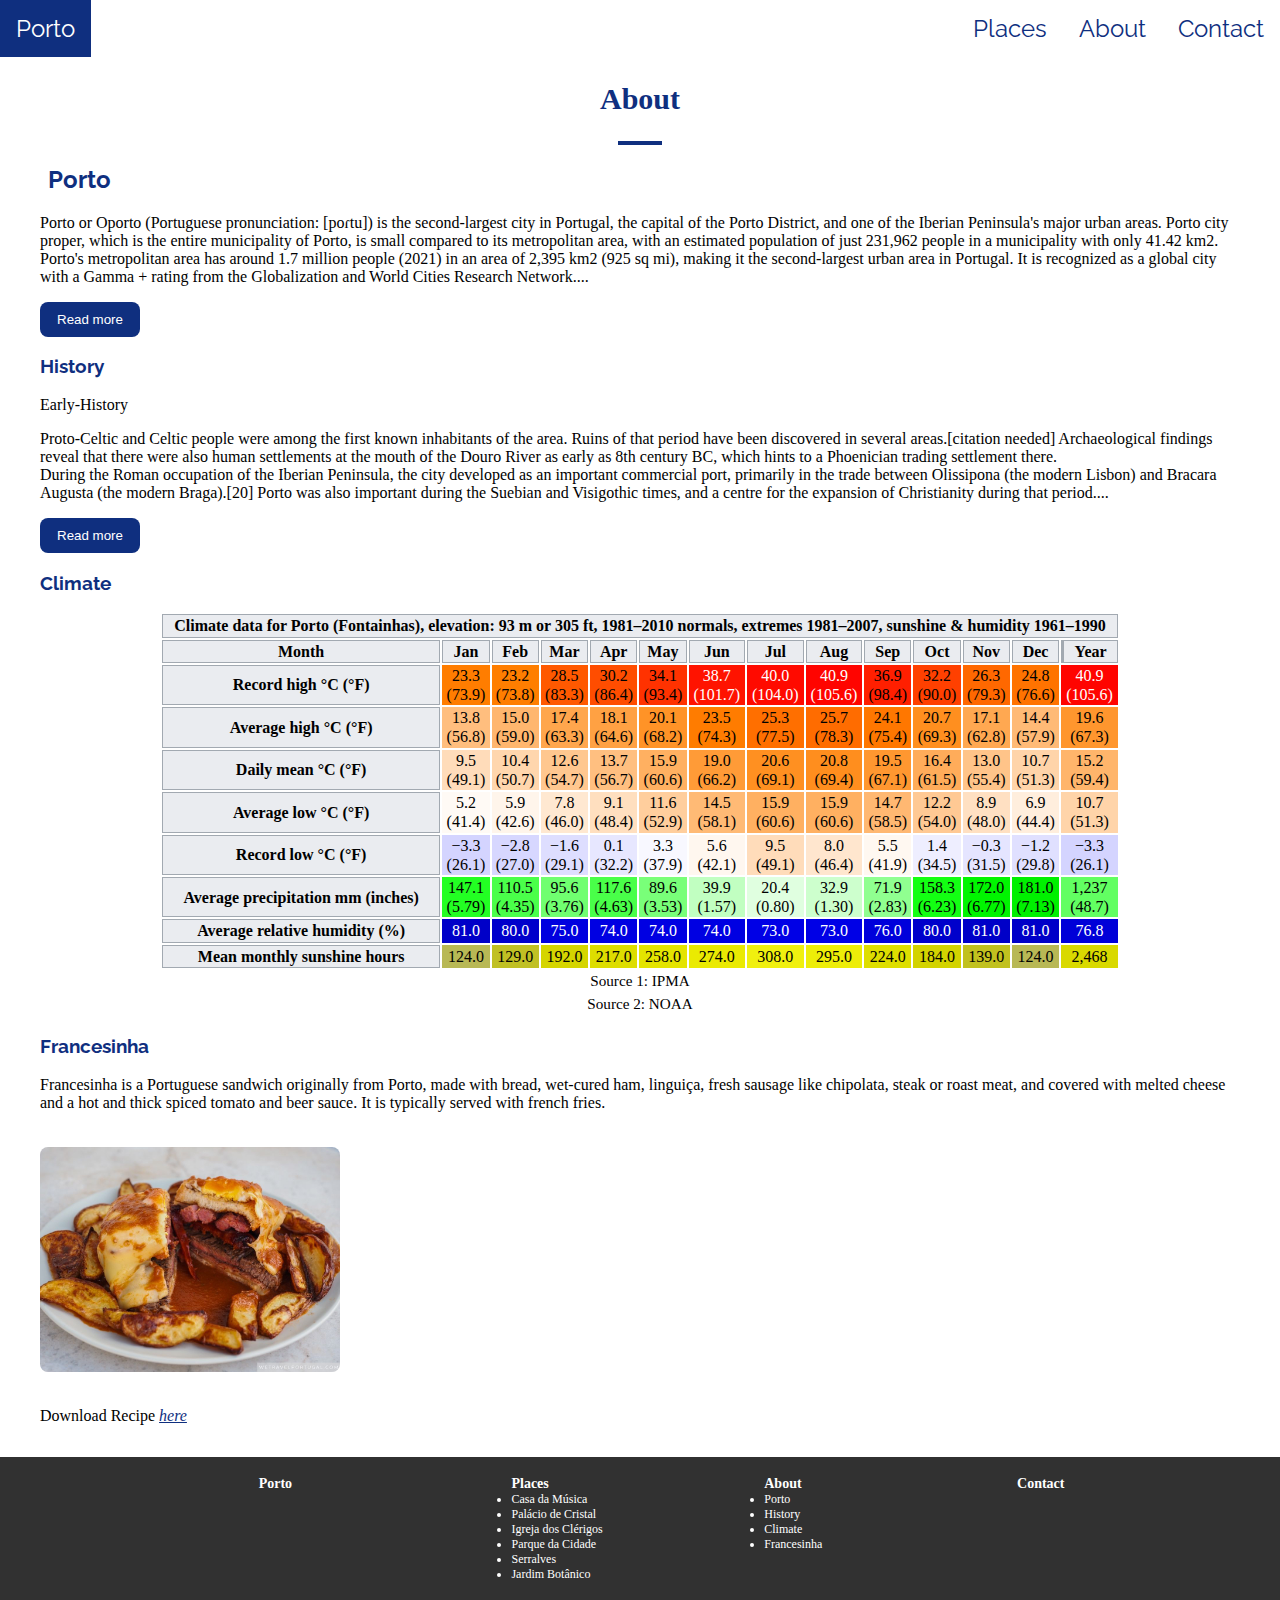
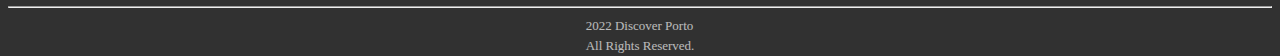
==== src/about.html @ fb567cb5 "first commit" ====
<!DOCTYPE html>
<html lang="en">
  <head>
    <meta charset="UTF-8" />
    <meta http-equiv="X-UA-Compatible" content="IE=edge" />
    <meta name="viewport" content="width=device-width, initial-scale=1.0" />
    <link
      href="https://fonts.googleapis.com/css2?family=Raleway:wght@800&display=swap"
      rel="stylesheet"
    />
    <link
      rel="stylesheet"
      href="https://cdnjs.cloudflare.com/ajax/libs/font-awesome/4.7.0/css/font-awesome.min.css"
    />
    <link
      rel="stylesheet"
      href="https://cdnjs.cloudflare.com/ajax/libs/font-awesome/4.7.0/css/font-awesome.min.css"
    />
    <link rel="stylesheet" href="./css/header.css" />
    <link rel="stylesheet" href="./css/footer.css" />
    <link rel="stylesheet" href="./css/about.css" />
    <title>About Page</title>
    <script src="./js/header.js"></script>
    <script src="./js/about.js"></script>
  </head>
  <body>
    <header>
      <nav class="topnav" id="myTopnav">
        <a href="../index.html" class="active">Porto</a>
        <a href="contact.html">Contact</a>
        <a href="about.html">About</a>
        <a href="places.html">Places</a>
        <a href="javascript:void(0);" class="icon" onclick="myFunction3()">
          <i class="fa fa-bars"></i>
        </a>
      </nav>
    </header>
    <main>
      <div class="mainTitle">
        <h2 id="aboutTitle">About</h2>
      </div>
      <div class="mainTitleLine">
        <hr class="about-line" />
      </div>
      <div>
        <blockquote cite="https://pt.wikipedia.org/wiki/Mousse">
          <h2 id="porto">Porto</h2>

          <p>
            Porto or Oporto (Portuguese pronunciation: [poɾtu]) is the
            second-largest city in Portugal, the capital of the Porto District,
            and one of the Iberian Peninsula's major urban areas. Porto city
            proper, which is the entire municipality of Porto, is small compared
            to its metropolitan area, with an estimated population of just
            231,962 people in a municipality with only 41.42 km2. Porto's
            metropolitan area has around 1.7 million people (2021) in an area of
            2,395 km2 (925 sq mi), making it the second-largest urban area in
            Portugal. It is recognized as a global city with a Gamma + rating
            from the Globalization and World Cities Research Network.<span
              id="dots"
              >...</span
            ><span id="more">
              <br />Located along the Douro River estuary in northern Portugal,
              Porto is one of the oldest European centres, and its core was
              proclaimed a World Heritage Site by UNESCO in 1996, as "Historic
              Centre of Porto, Luiz I Bridge and Monastery of Serra do Pilar".
              The historic area is also a National Monument of Portugal. The
              western part of its urban area extends to the coastline of the
              Atlantic Ocean. Its settlement dates back many centuries, when it
              was an outpost of the Roman Empire. Its combined Celtic-Latin
              name, Portus Cale, has been referred to as the origin of the name
              Portugal, based on transliteration and oral evolution from Latin.
              In Portuguese, the name of the city includes a definite article: o
              Porto ("the port" or "the harbor"), which is where its English
              name "Oporto" comes from.<br />Port wine, one of Portugal's most
              famous exports, is named after Porto, since the metropolitan area,
              and in particular the cellars of Vila Nova de Gaia, were
              responsible for the packaging, transport, and export of fortified
              wine. In 2014 and 2017, Porto was elected The Best European
              Destination by the Best European Destinations Agency. Porto is on
              the Portuguese Way path of the Camino de Santiago.</span
            >
          </p>
          <button onclick="myFunction()" id="myBtn">Read more</button>
          <h3 id="hist">History</h3>
          <p>Early-History</p>

          <p>
            Proto-Celtic and Celtic people were among the first known
            inhabitants of the area. Ruins of that period have been discovered
            in several areas.[citation needed] Archaeological findings reveal
            that there were also human settlements at the mouth of the Douro
            River as early as 8th century BC, which hints to a Phoenician
            trading settlement there.<br />During the Roman occupation of the
            Iberian Peninsula, the city developed as an important commercial
            port, primarily in the trade between Olissipona (the modern Lisbon)
            and Bracara Augusta (the modern Braga).[20] Porto was also important
            during the Suebian and Visigothic times, and a centre for the
            expansion of Christianity during that period.<span id="dots2"
              >...</span
            ><span id="more2"
              ><br />Porto fell under the control of the Moors during the
              invasion of the Iberian Peninsula in 711.[22] In 868, Vímara
              Peres, an Asturian count from Gallaecia, and a vassal of the King
              of Asturias, Léon and Galicia, Alfonso III, was sent to reconquer
              and secure the lands back into Christian hands. This included the
              area from the Minho to the Douro River: the settlement of Portus
              Cale and the area that is known as Vila Nova de Gaia. Portus Cale,
              later referred to as Portucale, was the origin for the modern name
              of Portugal.[23] In 868, Count Vímara Peres established the County
              of Portugal, or (Portuguese: Condado de Portucale), usually known
              as Condado Portucalense after reconquering the region north of
              Douro.<br />In 1387, Porto was the site of the marriage of John I
              of Portugal and Philippa of Lancaster, daughter of John of Gaunt;
              this symbolized a long-standing military alliance between Portugal
              and England.[24] The Portuguese-English alliance (see the Treaty
              of Windsor) is the world's oldest recorded military alliance.<br />In
              the 14th and 15th centuries, Porto's shipyards contributed to the
              development of Portuguese shipbuilding. Also from the port of
              Porto, in 1415, Prince Henry the Navigator (son of John I of
              Portugal) embarked on the conquest of the Moorish port of Ceuta,
              in northern Morocco.[27][28] This expedition by the king and his
              fleet, which included Prince Henry, was followed by navigation and
              exploration along the western coast of Africa, initiating the
              Portuguese Age of Discovery. The nickname given to the people of
              Porto began in those days; Portuenses are to this day,
              colloquially, referred to as tripeiros (tripe peoples), referring
              to this period of history, when higher-quality cuts of meat were
              shipped from Porto with their sailors, while off-cuts and
              by-products, such as tripe, were left behind for the citizens of
              Porto; tripe remains a culturally important dish in modern-day
              Porto.</span
            >
          </p>
          <button onclick="myFunction2()" id="myBtn2">Read more</button>
          <h3 id="cliTitle">Climate</h3>
          <table
            class="wikitable mw-collapsible mw-made-collapsible"
            style="
              width: 80%;
              text-align: center;
              line-height: 1.2em;
              margin: auto;
            "
          >
            <tbody>
              <tr>
                <th colspan="14">
                  <span
                    class="mw-collapsible-toggle mw-collapsible-toggle-default"
                    role="button"
                    tabindex="0"
                    aria-expanded="true"
                  ></span
                  >Climate data for Porto (Fontainhas), elevation: 93&nbsp;m or
                  305&nbsp;ft, 1981–2010 normals, extremes 1981–2007, sunshine
                  &amp; humidity 1961–1990
                </th>
              </tr>
              <tr>
                <th scope="row">Month</th>
                <th scope="col">Jan</th>
                <th scope="col">Feb</th>
                <th scope="col">Mar</th>
                <th scope="col">Apr</th>
                <th scope="col">May</th>
                <th scope="col">Jun</th>
                <th scope="col">Jul</th>
                <th scope="col">Aug</th>
                <th scope="col">Sep</th>
                <th scope="col">Oct</th>
                <th scope="col">Nov</th>
                <th scope="col">Dec</th>
                <th scope="col" style="border-left-width: medium">Year</th>
              </tr>
              <tr style="text-align: center">
                <th scope="row" style="height: 16px">Record high °C (°F)</th>
                <td style="background: #ff7d00; color: #000000">
                  23.3<br />(73.9)
                </td>
                <td style="background: #ff7e00; color: #000000">
                  23.2<br />(73.8)
                </td>
                <td style="background: #ff5900; color: #000000">
                  28.5<br />(83.3)
                </td>
                <td style="background: #ff4d00; color: #000000">
                  30.2<br />(86.4)
                </td>
                <td style="background: #ff3200; color: #000000">
                  34.1<br />(93.4)
                </td>
                <td style="background: #ff1300; color: #ffffff">
                  38.7<br />(101.7)
                </td>
                <td style="background: #ff0a00; color: #ffffff">
                  40.0<br />(104.0)
                </td>
                <td style="background: #ff0400; color: #ffffff">
                  40.9<br />(105.6)
                </td>
                <td style="background: #ff1f00; color: #000000">
                  36.9<br />(98.4)
                </td>
                <td style="background: #ff4000; color: #000000">
                  32.2<br />(90.0)
                </td>
                <td style="background: #ff6800; color: #000000">
                  26.3<br />(79.3)
                </td>
                <td style="background: #ff7300; color: #000000">
                  24.8<br />(76.6)
                </td>
                <td
                  style="
                    background: #ff0400;
                    color: #ffffff;
                    border-left-width: medium;
                  "
                >
                  40.9<br />(105.6)
                </td>
              </tr>
              <tr style="text-align: center">
                <th scope="row" style="height: 16px">Average high °C (°F)</th>
                <td style="background: #ffbe7e; color: #000000">
                  13.8<br />(56.8)
                </td>
                <td style="background: #ffb66e; color: #000000">
                  15.0<br />(59.0)
                </td>
                <td style="background: #ffa64d; color: #000000">
                  17.4<br />(63.3)
                </td>
                <td style="background: #ffa143; color: #000000">
                  18.1<br />(64.6)
                </td>
                <td style="background: #ff9327; color: #000000">
                  20.1<br />(68.2)
                </td>
                <td style="background: #ff7c00; color: #000000">
                  23.5<br />(74.3)
                </td>
                <td style="background: #ff6f00; color: #000000">
                  25.3<br />(77.5)
                </td>
                <td style="background: #ff6c00; color: #000000">
                  25.7<br />(78.3)
                </td>
                <td style="background: #ff7700; color: #000000">
                  24.1<br />(75.4)
                </td>
                <td style="background: #ff8f1f; color: #000000">
                  20.7<br />(69.3)
                </td>
                <td style="background: #ffa851; color: #000000">
                  17.1<br />(62.8)
                </td>
                <td style="background: #ffba76; color: #000000">
                  14.4<br />(57.9)
                </td>
                <td
                  style="
                    background: #ff962e;
                    color: #000000;
                    border-left-width: medium;
                  "
                >
                  19.6<br />(67.3)
                </td>
              </tr>
              <tr style="text-align: center">
                <th scope="row" style="height: 16px">Daily mean °C (°F)</th>
                <td style="background: #ffdcba; color: #000000">
                  9.5<br />(49.1)
                </td>
                <td style="background: #ffd6ad; color: #000000">
                  10.4<br />(50.7)
                </td>
                <td style="background: #ffc78f; color: #000000">
                  12.6<br />(54.7)
                </td>
                <td style="background: #ffbf80; color: #000000">
                  13.7<br />(56.7)
                </td>
                <td style="background: #ffb061; color: #000000">
                  15.9<br />(60.6)
                </td>
                <td style="background: #ff9b37; color: #000000">
                  19.0<br />(66.2)
                </td>
                <td style="background: #ff9021; color: #000000">
                  20.6<br />(69.1)
                </td>
                <td style="background: #ff8e1e; color: #000000">
                  20.8<br />(69.4)
                </td>
                <td style="background: #ff9730; color: #000000">
                  19.5<br />(67.1)
                </td>
                <td style="background: #ffac5a; color: #000000">
                  16.4<br />(61.5)
                </td>
                <td style="background: #ffc489; color: #000000">
                  13.0<br />(55.4)
                </td>
                <td style="background: #ffd4a9; color: #000000">
                  10.7<br />(51.3)
                </td>
                <td
                  style="
                    background: #ffb56b;
                    color: #000000;
                    border-left-width: medium;
                  "
                >
                  15.2<br />(59.4)
                </td>
              </tr>
              <tr style="text-align: center">
                <th scope="row" style="height: 16px">Average low °C (°F)</th>
                <td style="background: #fffaf5; color: #000000">
                  5.2<br />(41.4)
                </td>
                <td style="background: #fff5eb; color: #000000">
                  5.9<br />(42.6)
                </td>
                <td style="background: #ffe8d1; color: #000000">
                  7.8<br />(46.0)
                </td>
                <td style="background: #ffdfbf; color: #000000">
                  9.1<br />(48.4)
                </td>
                <td style="background: #ffce9d; color: #000000">
                  11.6<br />(52.9)
                </td>
                <td style="background: #ffba75; color: #000000">
                  14.5<br />(58.1)
                </td>
                <td style="background: #ffb061; color: #000000">
                  15.9<br />(60.6)
                </td>
                <td style="background: #ffb061; color: #000000">
                  15.9<br />(60.6)
                </td>
                <td style="background: #ffb872; color: #000000">
                  14.7<br />(58.5)
                </td>
                <td style="background: #ffc994; color: #000000">
                  12.2<br />(54.0)
                </td>
                <td style="background: #ffe0c2; color: #000000">
                  8.9<br />(48.0)
                </td>
                <td style="background: #ffeedd; color: #000000">
                  6.9<br />(44.4)
                </td>
                <td
                  style="
                    background: #ffd4a9;
                    color: #000000;
                    border-left-width: medium;
                  "
                >
                  10.7<br />(51.3)
                </td>
              </tr>
              <tr style="text-align: center">
                <th scope="row" style="height: 16px">Record low °C (°F)</th>
                <td style="background: #d4d4ff; color: #000000">
                  −3.3<br />(26.1)
                </td>
                <td style="background: #d7d7ff; color: #000000">
                  −2.8<br />(27.0)
                </td>
                <td style="background: #dedeff; color: #000000">
                  −1.6<br />(29.1)
                </td>
                <td style="background: #e7e7ff; color: #000000">
                  0.1<br />(32.2)
                </td>
                <td style="background: #f8f8ff; color: #000000">
                  3.3<br />(37.9)
                </td>
                <td style="background: #fff7ef; color: #000000">
                  5.6<br />(42.1)
                </td>
                <td style="background: #ffdcba; color: #000000">
                  9.5<br />(49.1)
                </td>
                <td style="background: #ffe6ce; color: #000000">
                  8.0<br />(46.4)
                </td>
                <td style="background: #fff8f1; color: #000000">
                  5.5<br />(41.9)
                </td>
                <td style="background: #eeeeff; color: #000000">
                  1.4<br />(34.5)
                </td>
                <td style="background: #e5e5ff; color: #000000">
                  −0.3<br />(31.5)
                </td>
                <td style="background: #e0e0ff; color: #000000">
                  −1.2<br />(29.8)
                </td>
                <td
                  style="
                    background: #d4d4ff;
                    color: #000000;
                    border-left-width: medium;
                  "
                >
                  −3.3<br />(26.1)
                </td>
              </tr>
              <tr style="text-align: center">
                <th scope="row" style="height: 16px">
                  Average
                  <a href="/wiki/Precipitation" title="Precipitation"
                    >precipitation</a
                  >
                  mm (inches)
                </th>
                <td style="background: #23ff23; color: #000000">
                  147.1<br />(5.79)
                </td>
                <td style="background: #4aff4a; color: #000000">
                  110.5<br />(4.35)
                </td>
                <td style="background: #70ff70; color: #000000">
                  95.6<br />(3.76)
                </td>
                <td style="background: #49ff49; color: #000000">
                  117.6<br />(4.63)
                </td>
                <td style="background: #79ff79; color: #000000">
                  89.6<br />(3.53)
                </td>
                <td style="background: #c1ffc1; color: #000000">
                  39.9<br />(1.57)
                </td>
                <td style="background: #e0ffe0; color: #000000">
                  20.4<br />(0.80)
                </td>
                <td style="background: #cdffcd; color: #000000">
                  32.9<br />(1.30)
                </td>
                <td style="background: #90ff90; color: #000000">
                  71.9<br />(2.83)
                </td>
                <td style="background: #13ff13; color: #000000">
                  158.3<br />(6.23)
                </td>
                <td style="background: #00f500; color: #000000">
                  172.0<br />(6.77)
                </td>
                <td style="background: #00f000; color: #000000">
                  181.0<br />(7.13)
                </td>
                <td
                  style="
                    background: #62ff62;
                    color: #000000;
                    border-left-width: medium;
                  "
                >
                  1,237<br />(48.7)
                </td>
              </tr>
              <tr style="text-align: center">
                <th scope="row" style="height: 16px">
                  Average
                  <a
                    href="/wiki/Relative_humidity"
                    class="mw-redirect"
                    title="Relative humidity"
                    >relative humidity</a
                  >
                  (%)
                </th>
                <td style="background: #0000c8; color: #ffffff">81.0</td>
                <td style="background: #0000cb; color: #ffffff">80.0</td>
                <td style="background: #0000df; color: #ffffff">75.0</td>
                <td style="background: #0000e2; color: #ffffff">74.0</td>
                <td style="background: #0000e2; color: #ffffff">74.0</td>
                <td style="background: #0000e2; color: #ffffff">74.0</td>
                <td style="background: #0000e6; color: #ffffff">73.0</td>
                <td style="background: #0000e6; color: #ffffff">73.0</td>
                <td style="background: #0000db; color: #ffffff">76.0</td>
                <td style="background: #0000cb; color: #ffffff">80.0</td>
                <td style="background: #0000c8; color: #ffffff">81.0</td>
                <td style="background: #0000c8; color: #ffffff">81.0</td>
                <td
                  style="
                    background: #0000d8;
                    color: #ffffff;
                    border-left-width: medium;
                  "
                >
                  76.8
                </td>
              </tr>
              <tr style="text-align: center">
                <th scope="row" style="height: 16px">
                  Mean monthly
                  <a href="/wiki/Sunshine_duration" title="Sunshine duration"
                    >sunshine hours</a
                  >
                </th>
                <td style="background: #b8b855; color: #000000">124.0</td>
                <td style="background: #c0c024; color: #000000">129.0</td>
                <td style="background: #d5d500; color: #000000">192.0</td>
                <td style="background: #dddd00; color: #000000">217.0</td>
                <td style="background: #e4e400; color: #000000">258.0</td>
                <td style="background: #eaea02; color: #000000">274.0</td>
                <td style="background: #f0f00f; color: #000000">308.0</td>
                <td style="background: #eded08; color: #000000">295.0</td>
                <td style="background: #dede00; color: #000000">224.0</td>
                <td style="background: #d3d300; color: #000000">184.0</td>
                <td style="background: #c1c11f; color: #000000">139.0</td>
                <td style="background: #b8b855; color: #000000">124.0</td>
                <td
                  style="
                    background: #d9d900;
                    color: #000000;
                    border-left-width: medium;
                  "
                >
                  2,468
                </td>
              </tr>
              <tr>
                <td colspan="14" style="text-align: center; font-size: 95%">
                  Source 1:
                  <a
                    href="/wiki/Instituto_Portugu%C3%AAs_do_Mar_e_da_Atmosfera"
                    title="Instituto Português do Mar e da Atmosfera"
                    >IPMA</a
                  >
                </td>
              </tr>
              <tr>
                <td colspan="14" style="text-align: center; font-size: 95%">
                  Source 2:
                  <a
                    href="/wiki/National_Oceanic_and_Atmospheric_Administration"
                    title="National Oceanic and Atmospheric Administration"
                    >NOAA</a
                  >
                </td>
              </tr>
            </tbody>
          </table>
          <h3 id="fran">Francesinha</h3>
          <p>
            Francesinha is a Portuguese sandwich originally from Porto, made
            with bread, wet-cured ham, linguiça, fresh sausage like chipolata,
            steak or roast meat, and covered with melted cheese and a hot and
            thick spiced tomato and beer sauce. It is typically served with
            french fries.
          </p>
          <figure>
            <img id="francImg" src="./images/fran.jpg" alt="" />
          </figure>
          <p id="pXml">
            Download Recipe
            <a id="downXml" href="./xml/recipe.xml" download target="_blank">
              <em>here</em>
            </a>
          </p>
        </blockquote>
      </div>
    </main>
    <footer>
      <div id="footer">
        <div id="footerArea">
          <div id="footerContent">
            <div id="footerLogos">
              <img
                class="footerLogo"
                src="https://www.ismai.pt/SiteCollectionImages/logo_ismai_site_logo_ismai_small.png"
                alt=""
              />
              <img
                class="footerLogo"
                src="https://www.visitcascais.com/media/2167/logovisitportugal.png"
                alt=""
              />
            </div>
            <div class="footerColumns">
              <ul>
                <li class="footerLi">
                  <a href="../index.html">Porto</a>
                </li>
              </ul>
            </div>
            <div class="footerColumns">
              <ul>
                <li class="footerLi">
                  <a href="places.html">Places</a>
                </li>
                <li class="footerA">
                  <a href="places.html#casa">Casa da Música</a>
                </li>
                <li class="footerA">
                  <a href="places.html#palace">Palácio de Cristal</a>
                </li>
                <li class="footerA">
                  <a href="places.html#igrj">Igreja dos Clérigos</a>
                </li>
                <li class="footerA">
                  <a href="places.html#parq">Parque da Cidade</a>
                </li>
                <li class="footerA">
                  <a href="places.html#serra">Serralves</a>
                </li>
                <li class="footerA">
                  <a href="places.html#bot">Jardim Botânico</a>
                </li>
              </ul>
            </div>
            <div class="footerColumns">
              <ul>
                <li class="footerLi">
                  <a href="about.html">About</a>
                </li>
                <li class="footerA">
                  <a href="about.html#porto">Porto</a>
                </li>
                <li class="footerA">
                  <a href="about.html#hist">History</a>
                </li>
                <li class="footerA">
                  <a href="about.html#cliTitle">Climate</a>
                </li>
                <li class="footerA">
                  <a href="about.html#fran">Francesinha</a>
                </li>
              </ul>
            </div>
            <div class="footerColumns">
              <ul>
                <li class="footerLi">
                  <a href="contact.html">Contact</a>
                </li>
              </ul>
            </div>
          </div>

          <hr />
          <div>
            <div class="footerMarca">
              <span class="small">
                2022 Discover Porto <br />
                All Rights Reserved.
              </span>
            </div>
          </div>
        </div>
      </div>
    </footer>
  </body>
</html>
---- src/css/header.css ----
body {
  margin: 0;
  font-family: "Raleway", sans-serif;
}
p,
span,
footer a,
th,
td {
  font-family: none;
}
#porto {
  padding-left: 8px;
}

a,
a:active,
a:focus,
a:hover {
  text-decoration: none;
  color: inherit;
}

.topnav {
  overflow: hidden;
  background-color: white;
}

.topnav a {
  float: right;
  display: block;
  color: #0f2f7f;
  text-align: center;
  padding: 14px 16px;
  text-decoration: none;
  font-size: 1.5rem;
}

.topnav a:hover {
  color: black;
}

.topnav a.active {
  background-color: #0f2f7f;
  color: white;
  float: left;
}

.topnav .icon {
  display: none;
}

@media screen and (max-width: 768px) {
  .topnav {
    background-color: #313131;
  }
  .topnav a:not(:first-child) {
    display: none;
  }
  .topnav a.icon {
    float: right;
    display: block;
    color: white;
  }
}

@media screen and (max-width: 768px) {
  .topnav.responsive {
    position: relative;
  }
  .topnav.responsive .icon {
    position: absolute;
    right: 0;
    top: 0;
  }
  .topnav.responsive a {
    float: none;
    display: block;
    text-align: left;
    color: white;
  }
}
---- src/css/footer.css ----
.footerMarca {
  display: flex;
  justify-content: center;
}

#footerArea {
  padding: 0px 8px 0px 8px;
}

#joinArea {
  padding-top: 0.1rem;
}

#subArea {
  padding-bottom: 1.2rem;
}

#footerContent {
  display: flex;
  flex-wrap: wrap;
}

#footerLogos {
  flex: 0 0 16.666667%;
  max-width: 16.666667%;
}

.footerLogo {
  width: 70%;
  height: auto;
}

.footerColumns {
  flex: 0 0 20%;
  max-width: 20%;
}

#subs {
  color: white;
  border-radius: 4px;
  border: 1px solid rgb(255, 255, 255);
}

.footerSub {
  background-color: #0f2f7f;
  color: white !important;
  border: none;
  height: 45px;
  width: 200px;
  border-radius: 8px;
}

.footerUl,
.footerLi {
  display: inline;
  margin: 0;
  padding: 0;
}
.footerUl {
  flex: 1;
  max-width: 100%;
  display: flex;
  justify-content: space-evenly;
}

.footerLi {
  font-weight: bold;
  font-size: 14px;
}

.footerA {
  font-size: 12px;
  font-weight: normal;
}

#subs {
  width: 50%;
  background: transparent;
  height: 45px;
}

#footer {
  background-color: #313131;
  color: white;
}

.small {
  font-size: 13px;
  opacity: 0.67;
  line-height: 20px;
}

@media (max-width: 1544px) {
  .footerLogo {
    max-width: 100%;
  }
}

@media (max-width: 767px) {
  #subs {
    width: 90%;
    margin-bottom: 1rem;
  }

  #footerLogos {
    flex: 0 0 100%;
    max-width: 100%;
    text-align: center;
  }

  .footerColumns {
    flex: 0 0 50%;
    max-width: 50%;
  }

  .footerLi {
    font-size: 16px;
  }
  .footerA {
    font-size: 14px;
  }
}
---- src/css/about.css ----
.title {
  display: flex;
  justify-content: center;
}

a[target="_blank"] {
  color: #0f2f7f;
}

figure {
  display: initial;
}

#pXml {
  margin-bottom: 2rem;
}

#aboutTitle {
  color: #0f2f7f;
  font-size: 30px;
  font-family: Montserrat-Bold;
  font-weight: bold;
  text-align: center;
  margin-left: auto;
  margin-right: auto;
}
.about-line {
  width: 40px;
  border: solid #0f2f7f 2px;
}

#downXml {
  text-decoration: underline;
  color: #0f2f7f;
}

#myBtn2,
#myBtn {
  background-color: #0f2f7f;
  color: white !important;
  border: none;
  height: 35px;
  width: 100px;
  border-radius: 8px;
}

#francImg {
  width: 25%;
  display: block;
  border-radius: 8px;
}

#more {
  display: none;
}

#more2 {
  display: none;
}

.downBtn {
  background-color: #0f2f7f;
  border: none;
  border-radius: 8px;
  color: white;
  cursor: pointer;
  font-size: 20px;
  height: 35px;
  width: 100px;
}
.downBtn:hover {
  background-color: RoyalBlue !important;
}

.clientsLogos {
  display: inline-block;
  margin-left: auto;
  margin-right: auto;
  margin-top: 3rem;
}

h2,
h3 {
  color: #0f2f7f;
}

th {
  background-color: #eaecf0;
  border: 1px solid #a2a9b1;
}

#client {
  background: linear-gradient(#0f2f7f, #029eb2);
}

.title-line hr {
  width: 40px;
  border: solid white 2px;
}

#trustedTitle {
  font-size: 30px;
  font-weight: bold;
  color: #ffffff;
}

@media screen and (max-width: 600px) {
  table {
    display: none;
  }
  #cliTitle {
    display: none;
  }
  .downBtn {
    background-color: #0f2f7f;
    border: none;
    color: white;
    cursor: pointer;
    height: 35px;
    width: 100px;
    border-radius: 8px;
    padding: 0px;
  }

  #btnText {
    display: none;
  }
  #francImg {
    width: 50%;
  }
}
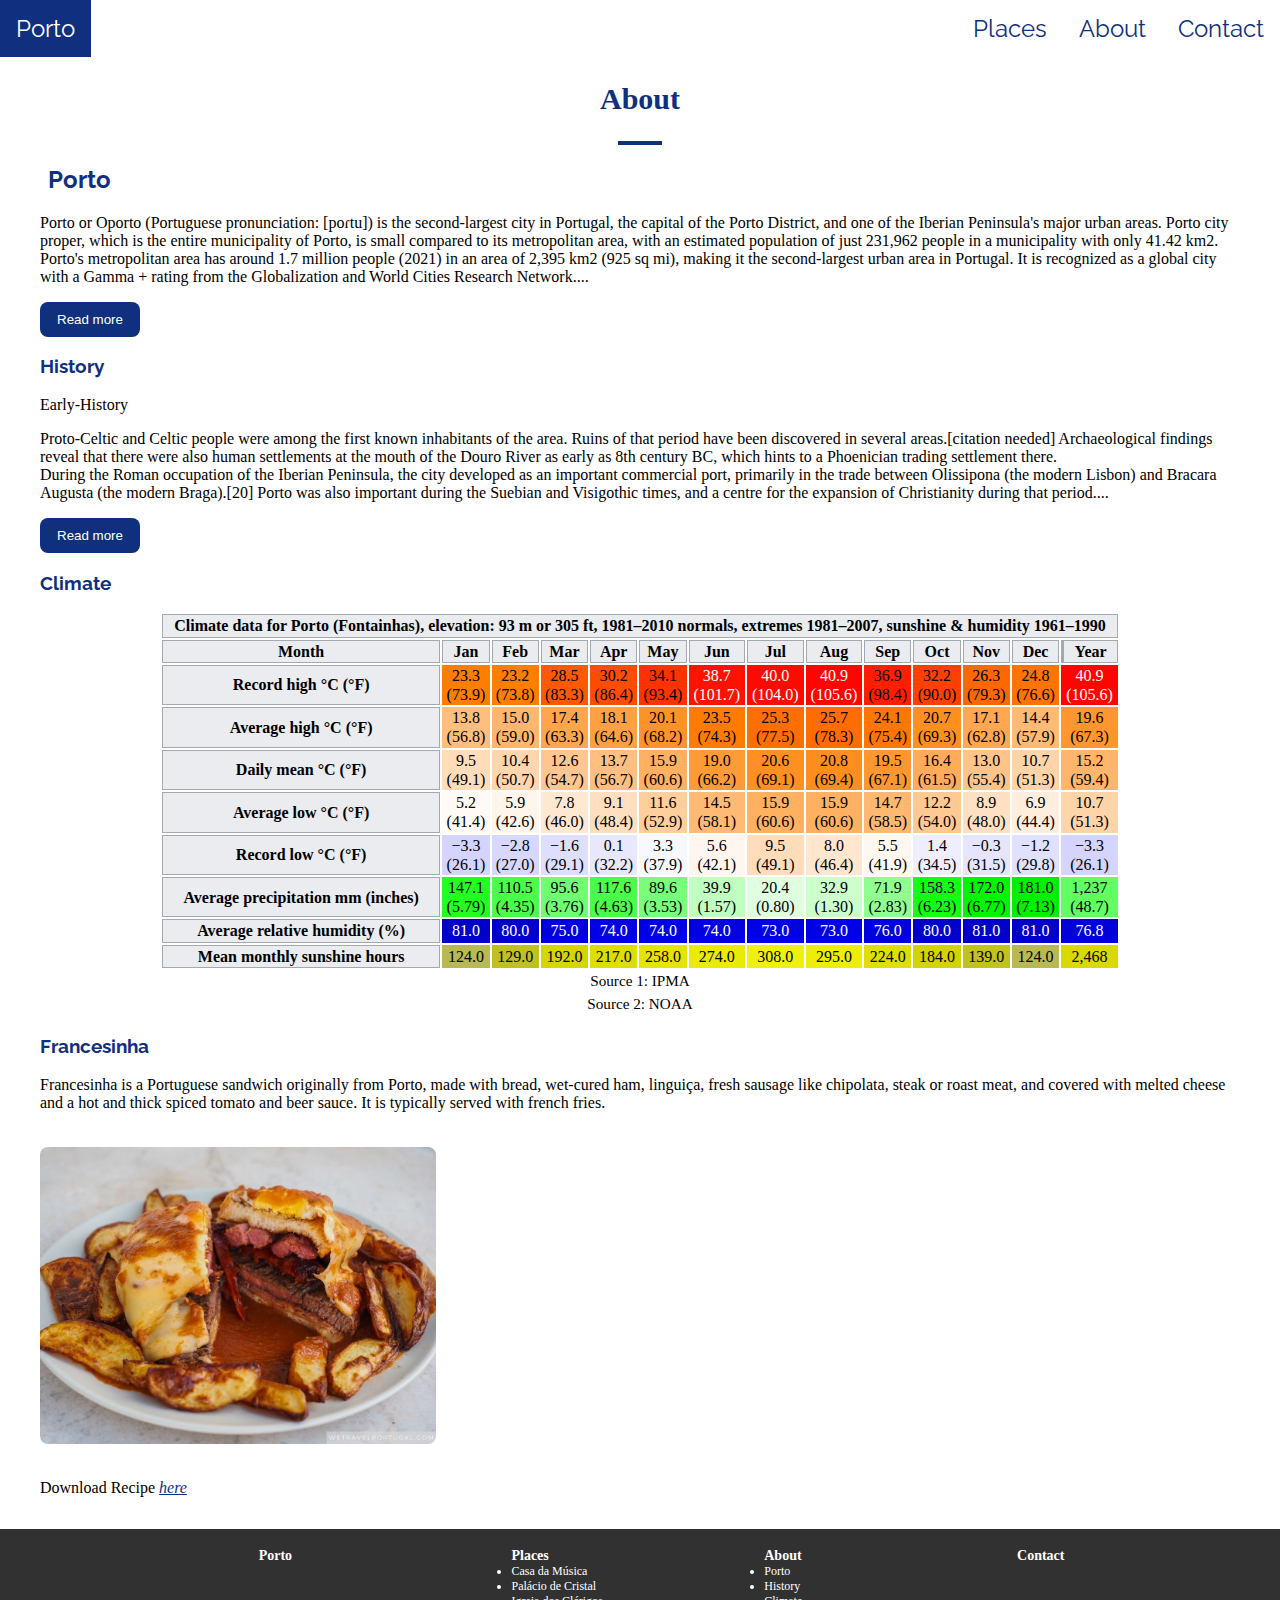
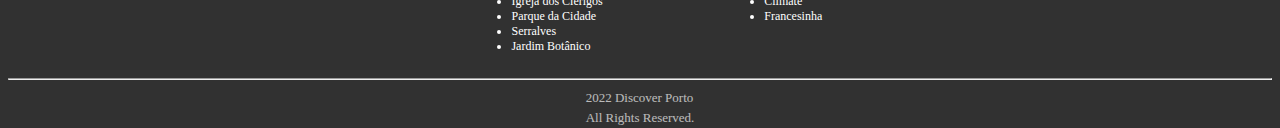
==== commit 284f8275: "Update about.html" ====
--- a/src/about.html
+++ b/src/about.html
@@ -43,7 +43,7 @@
         <hr class="about-line" />
       </div>
       <div>
-        <blockquote cite="https://pt.wikipedia.org/wiki/Mousse">
+        <blockquote cite="https://pt.wikipedia.org/wiki/porto">
           <h2 id="porto">Porto</h2>
 
           <p>
--- a/src/css/about.css
+++ b/src/css/about.css
@@ -45,7 +45,7 @@
 }
 
 #francImg {
-  width: 25%;
+  width: 33%;
   display: block;
   border-radius: 8px;
 }
@@ -126,6 +126,6 @@
     display: none;
   }
   #francImg {
-    width: 50%;
+    width: 90%;
   }
 }
